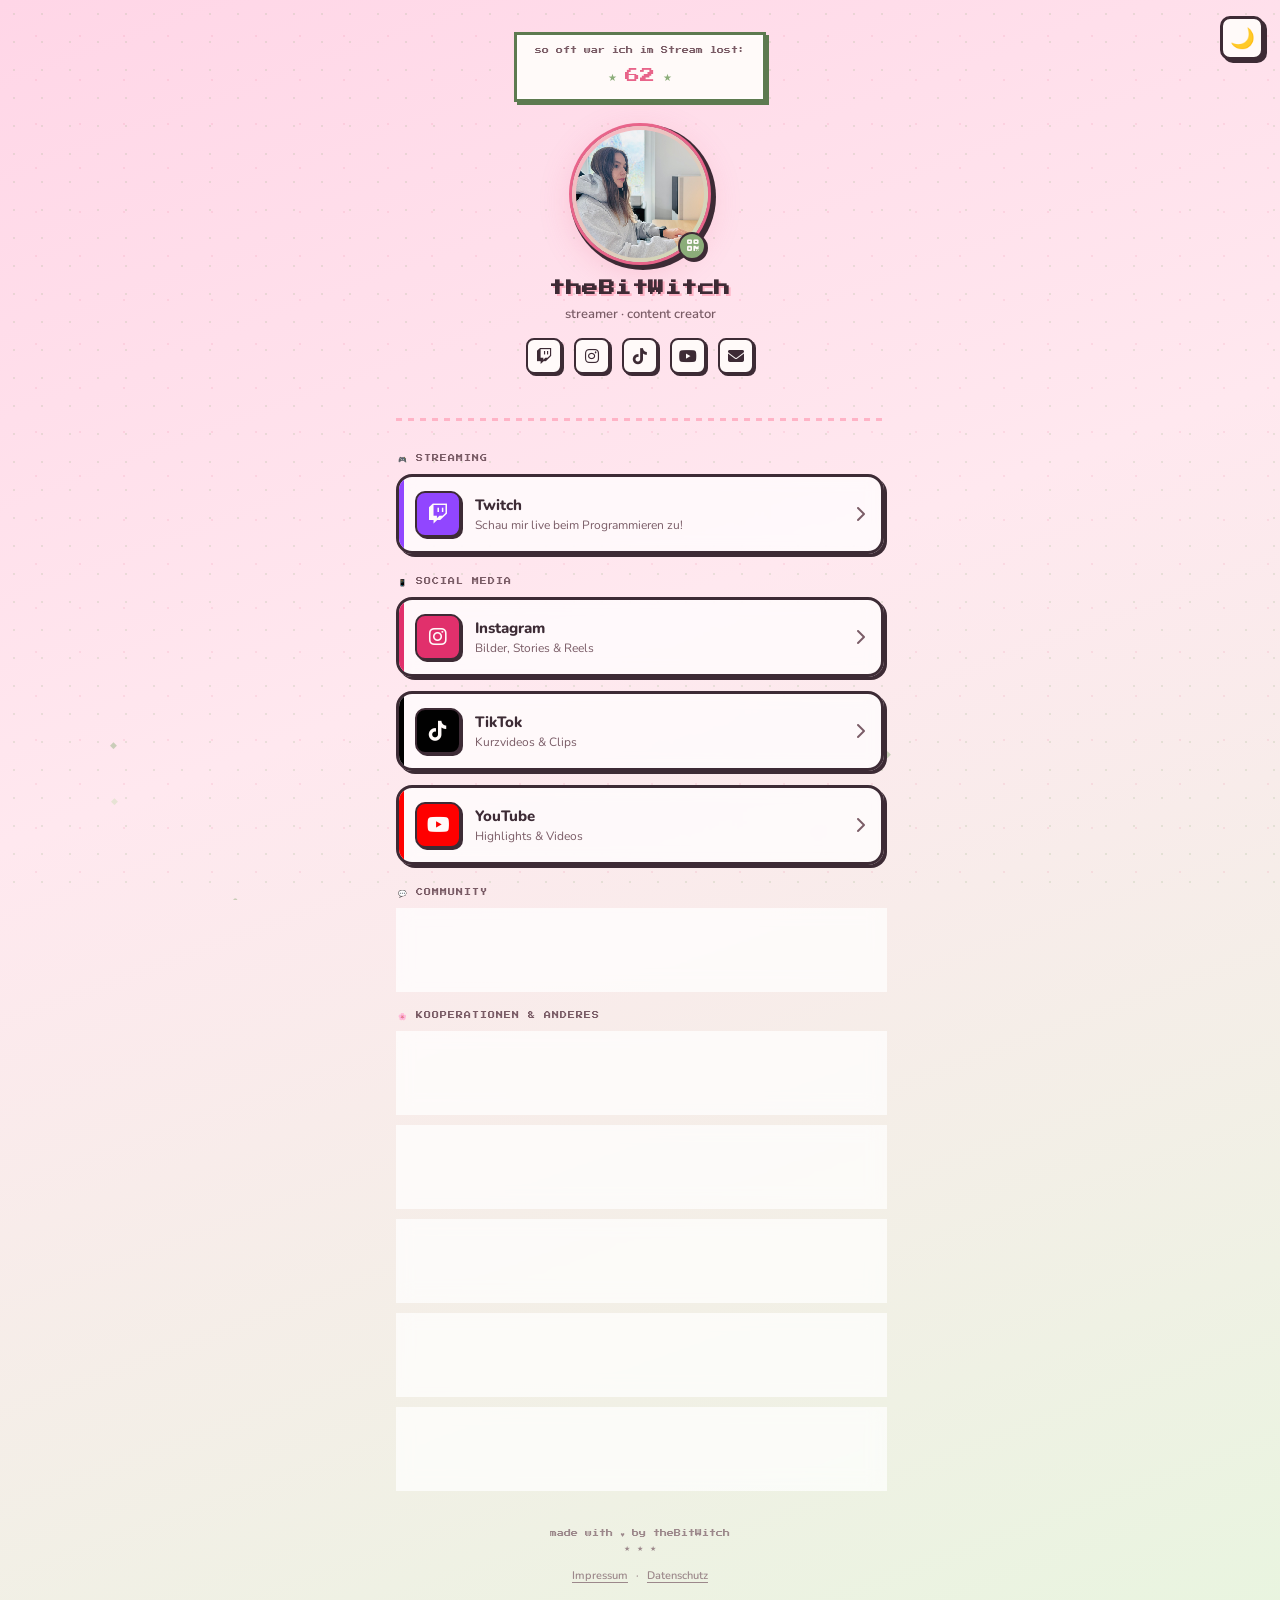
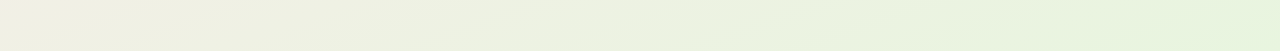
==== index.html @ 246df509 "koop added" ====
<!DOCTYPE html>
<html lang="de">
<head>
  <meta charset="UTF-8" />
  <meta name="viewport" content="width=device-width, initial-scale=1.0" />
  <title>✨ theBitWitch ✨</title>
  <link rel="icon" href="assets/leo.png" type="image/png" />

  <!-- Open Graph -->
  <meta property="og:type"        content="website" />
  <meta property="og:url"         content="https://thebitwitch.github.io/theBitWitch" />
  <meta property="og:title"       content="theBitWitch" />
  <meta property="og:description" content="Tech, Coding & Gaming – Social Links" />
  <meta property="og:image"       content="https://thebitwitch.github.io/theBitWitch/assets/leo.png" />

  <!-- Fonts (lokal) -->
  <link rel="stylesheet" href="assets/fonts/google-fonts.css" />

  <!-- Icons (lokal) -->
  <link rel="stylesheet" href="assets/fontawesome/css/all.min.css" />

  <!-- Styles -->
  <link rel="stylesheet" href="style.css" />

</head>
<body>

  <!-- Floating sparkles (injected by JS) -->
  <div class="sparkles" id="sparkles" aria-hidden="true"></div>

  <!-- ── Theme Toggle ──────────────────────────────────────────────── -->
  <button class="theme-btn" id="theme-btn" aria-label="Darkmode umschalten" title="Darkmode umschalten">
    <span class="btn-icon" id="theme-icon">🌙</span>
  </button>

  <main class="page">

    <!-- ── Lost Counter ──────────────────────────────────────────────── -->
    <div class="lost-counter" role="status" aria-live="polite">
      <span class="lost-label">so oft war ich im Stream lost:</span>
      <span class="lost-num" id="lost-count">…</span>
    </div>

    <!-- ── Profile ───────────────────────────────────────────────────── -->
    <div class="profile-wrap">
      <button class="avatar-btn" id="avatar-btn" aria-label="QR-Code anzeigen" title="QR-Code für diese Seite">
        <div class="avatar-ring">
          <img
            src="assets/leo.png"
            alt="Profilbild"
            width="128"
            height="128"
          />
        </div>
        <span class="avatar-hint" aria-hidden="true"><i class="fa-solid fa-qrcode"></i></span>
      </button>

      <h1 class="username">theBitWitch</h1>
      <p class="bio">streamer · content creator </p>

      <!-- Quick social row -->
      <nav class="social-row" aria-label="Social Media">
        <a href="https://twitch.tv/thebitwitch"      class="social-icon" aria-label="Twitch" target="_blank" rel="noopener">    <i class="fa-brands fa-twitch"></i></a>
        <a href="https://www.instagram.com/thebitwitch"       class="social-icon" aria-label="Instagram" target="_blank" rel="noopener"> <i class="fa-brands fa-instagram"></i></a>
        <a href="https://www.tiktok.com/@thebitwitch"      class="social-icon" aria-label="TikTok" target="_blank" rel="noopener">    <i class="fa-brands fa-tiktok"></i></a>
        <a href="https://youtube.com/@the_bitwitch"     class="social-icon" aria-label="YouTube" target="_blank" rel="noopener">   <i class="fa-brands fa-youtube"></i></a>
        <a href="mailto:thebitwitch@gmail.com" class="social-icon" aria-label="E-Mail">    <i class="fa-solid fa-envelope"></i></a>
      </nav>
    </div>

    <div class="divider" aria-hidden="true"></div>

    <!-- ── Links ─────────────────────────────────────────────────────── -->
    <nav class="links-section" aria-label="Links">

      <span class="section-label">🎮 streaming</span>

      <a href="https://twitch.tv/thebitwitch" class="link-card" style="--accent:#9146FF" target="_blank" rel="noopener">
        <div class="link-icon-wrap"><i class="fa-brands fa-twitch"></i></div>
        <div class="link-text">
          <div class="link-name">Twitch</div>
          <div class="link-desc">Schau mir live beim Programmieren zu!</div>
        </div>
        <i class="fa-solid fa-chevron-right link-arrow"></i>
      </a>

      <span class="section-label">📱 social media</span>

      <a href="https://www.instagram.com/thebitwitch" class="link-card" style="--accent:#E1306C" target="_blank" rel="noopener">
        <div class="link-icon-wrap"><i class="fa-brands fa-instagram"></i></div>
        <div class="link-text">
          <div class="link-name">Instagram</div>
          <div class="link-desc">Bilder, Stories & Reels</div>
        </div>
        <i class="fa-solid fa-chevron-right link-arrow"></i>
      </a>

      <a href="https://www.tiktok.com/@thebitwitch" class="link-card" style="--accent:#010101" target="_blank" rel="noopener">
        <div class="link-icon-wrap"><i class="fa-brands fa-tiktok"></i></div>
        <div class="link-text">
          <div class="link-name">TikTok</div>
          <div class="link-desc">Kurzvideos & Clips</div>
        </div>
        <i class="fa-solid fa-chevron-right link-arrow"></i>
      </a>

      <a href="https://youtube.com/@the_bitwitch" class="link-card" style="--accent:#FF0000" target="_blank" rel="noopener">
        <div class="link-icon-wrap"><i class="fa-brands fa-youtube"></i></div>
        <div class="link-text">
          <div class="link-name">YouTube</div>
          <div class="link-desc">Highlights & Videos</div>
        </div>
        <i class="fa-solid fa-chevron-right link-arrow"></i>
      </a>

      <span class="section-label">💬 community</span>

      <a href="https://discord.gg/TRhPVS5pvb" class="link-card" style="--accent:#5865F2" target="_blank" rel="noopener">
        <div class="link-icon-wrap"><i class="fa-brands fa-discord"></i></div>
        <div class="link-text">
          <div class="link-name">Discord</div>
          <div class="link-desc">Join der Community!</div>
        </div>
        <i class="fa-solid fa-chevron-right link-arrow"></i>
      </a>

      <span class="section-label">🌸 Kooperationen & Anderes</span>

      <a href="https://welaxhome.de/Welax15LL" class="link-card" style="--accent:#d789ff" target="_blank" rel="noopener">
        <div class="link-icon-wrap"><i class="fa-solid fa-chair"></i></div>
        <div class="link-text">
          <div class="link-name">Welax</div>
          <div class="link-desc">Affiliate Link | Bequemen Schreibtischstuhl gefällig? 15€ Rabatt!</div>
        </div>
        <i class="fa-solid fa-chevron-right link-arrow"></i>
      </a>

      <a href="mailto:thebitwitch@gmail.com" class="link-card" style="--accent:#E8648A" target="_blank" rel="noopener">
        <div class="link-icon-wrap"><i class="fa-solid fa-envelope"></i></div>
        <div class="link-text">
          <div class="link-name">Business Anfragen</div>
          <div class="link-desc">Koops, Werbung & Kontakt</div>
        </div>
        <i class="fa-solid fa-chevron-right link-arrow"></i>
      </a>

      <a href="https://throne.com/thebitwitch" class="link-card" style="--accent:#F4A261" target="_blank" rel="noopener">
        <div class="link-icon-wrap"><i class="fa-solid fa-star"></i></div>
        <div class="link-text">
          <div class="link-name">Wishlist</div>
          <div class="link-desc">Falls ihr nett sein wollt 🎁</div>
        </div>
        <i class="fa-solid fa-chevron-right link-arrow"></i>
      </a>

      <a href="https://ko-fi.com/thebitwitch" class="link-card" style="--accent:#FF5E5B" target="_blank" rel="noopener">
        <div class="link-icon-wrap"><i class="fa-solid fa-mug-hot"></i></div>
        <div class="link-text">
          <div class="link-name">Ko-fi</div>
          <div class="link-desc">Kauf mir einen Kaffee ☕</div>
        </div>
        <i class="fa-solid fa-chevron-right link-arrow"></i>
      </a>

      <a href="mediakit.html" class="link-card" style="--accent:#8BAD79">
        <div class="link-icon-wrap"><i class="fa-solid fa-chart-bar"></i></div>
        <div class="link-text">
          <div class="link-name">Media Kit</div>
          <div class="link-desc">Reichweite & Kennzahlen 📊</div>
        </div>
        <i class="fa-solid fa-chevron-right link-arrow"></i>
      </a>

    </nav>

    <footer class="footer">
      <div>made with ♥ by theBitWitch</div>
      <div>★ ★ ★</div>
      <nav class="legal-links" aria-label="Rechtliches">
        <a href="impressum.html">Impressum</a>
        <span aria-hidden="true">·</span>
        <a href="datenschutz.html">Datenschutz</a>
      </nav>
    </footer>

  </main>

  <!-- ── QR Modal ────────────────────────────────────────────────────── -->
  <div class="modal-overlay" id="qr-modal" role="dialog" aria-modal="true" aria-label="QR-Code">
    <div class="modal-box">
      <p class="modal-title">QR-CODE ✨<br>scan mich!</p>
      <img id="qr-img" src="assets/qr.png" alt="QR-Code" width="200" height="200" style="image-rendering:pixelated;border-radius:4px" />
      <p class="modal-url" id="qr-url-label">thebitwitch.github.io/theBitWitch</p>
      <button class="modal-close" id="modal-close-btn">✕ schließen</button>
    </div>
  </div>

  <!-- Scripts -->
  <script src="script.js"></script>
</body>
</html>
---- assets/fonts/google-fonts.css ----
/* cyrillic-ext */
@font-face {
  font-family: 'Nunito';
  font-style: normal;
  font-weight: 400;
  font-display: swap;
  src: url(XRXV3I6Li01BKofIOOaBXso.woff2) format('woff2');
  unicode-range: U+0460-052F, U+1C80-1C8A, U+20B4, U+2DE0-2DFF, U+A640-A69F, U+FE2E-FE2F;
}
/* cyrillic */
@font-face {
  font-family: 'Nunito';
  font-style: normal;
  font-weight: 400;
  font-display: swap;
  src: url(XRXV3I6Li01BKofIMeaBXso.woff2) format('woff2');
  unicode-range: U+0301, U+0400-045F, U+0490-0491, U+04B0-04B1, U+2116;
}
/* vietnamese */
@font-face {
  font-family: 'Nunito';
  font-style: normal;
  font-weight: 400;
  font-display: swap;
  src: url(XRXV3I6Li01BKofIOuaBXso.woff2) format('woff2');
  unicode-range: U+0102-0103, U+0110-0111, U+0128-0129, U+0168-0169, U+01A0-01A1, U+01AF-01B0, U+0300-0301, U+0303-0304, U+0308-0309, U+0323, U+0329, U+1EA0-1EF9, U+20AB;
}
/* latin-ext */
@font-face {
  font-family: 'Nunito';
  font-style: normal;
  font-weight: 400;
  font-display: swap;
  src: url(XRXV3I6Li01BKofIO-aBXso.woff2) format('woff2');
  unicode-range: U+0100-02BA, U+02BD-02C5, U+02C7-02CC, U+02CE-02D7, U+02DD-02FF, U+0304, U+0308, U+0329, U+1D00-1DBF, U+1E00-1E9F, U+1EF2-1EFF, U+2020, U+20A0-20AB, U+20AD-20C0, U+2113, U+2C60-2C7F, U+A720-A7FF;
}
/* latin */
@font-face {
  font-family: 'Nunito';
  font-style: normal;
  font-weight: 400;
  font-display: swap;
  src: url(XRXV3I6Li01BKofINeaB.woff2) format('woff2');
  unicode-range: U+0000-00FF, U+0131, U+0152-0153, U+02BB-02BC, U+02C6, U+02DA, U+02DC, U+0304, U+0308, U+0329, U+2000-206F, U+20AC, U+2122, U+2191, U+2193, U+2212, U+2215, U+FEFF, U+FFFD;
}
/* cyrillic-ext */
@font-face {
  font-family: 'Nunito';
  font-style: normal;
  font-weight: 600;
  font-display: swap;
  src: url(XRXV3I6Li01BKofIOOaBXso.woff2) format('woff2');
  unicode-range: U+0460-052F, U+1C80-1C8A, U+20B4, U+2DE0-2DFF, U+A640-A69F, U+FE2E-FE2F;
}
/* cyrillic */
@font-face {
  font-family: 'Nunito';
  font-style: normal;
  font-weight: 600;
  font-display: swap;
  src: url(XRXV3I6Li01BKofIMeaBXso.woff2) format('woff2');
  unicode-range: U+0301, U+0400-045F, U+0490-0491, U+04B0-04B1, U+2116;
}
/* vietnamese */
@font-face {
  font-family: 'Nunito';
  font-style: normal;
  font-weight: 600;
  font-display: swap;
  src: url(XRXV3I6Li01BKofIOuaBXso.woff2) format('woff2');
  unicode-range: U+0102-0103, U+0110-0111, U+0128-0129, U+0168-0169, U+01A0-01A1, U+01AF-01B0, U+0300-0301, U+0303-0304, U+0308-0309, U+0323, U+0329, U+1EA0-1EF9, U+20AB;
}
/* latin-ext */
@font-face {
  font-family: 'Nunito';
  font-style: normal;
  font-weight: 600;
  font-display: swap;
  src: url(XRXV3I6Li01BKofIO-aBXso.woff2) format('woff2');
  unicode-range: U+0100-02BA, U+02BD-02C5, U+02C7-02CC, U+02CE-02D7, U+02DD-02FF, U+0304, U+0308, U+0329, U+1D00-1DBF, U+1E00-1E9F, U+1EF2-1EFF, U+2020, U+20A0-20AB, U+20AD-20C0, U+2113, U+2C60-2C7F, U+A720-A7FF;
}
/* latin */
@font-face {
  font-family: 'Nunito';
  font-style: normal;
  font-weight: 600;
  font-display: swap;
  src: url(XRXV3I6Li01BKofINeaB.woff2) format('woff2');
  unicode-range: U+0000-00FF, U+0131, U+0152-0153, U+02BB-02BC, U+02C6, U+02DA, U+02DC, U+0304, U+0308, U+0329, U+2000-206F, U+20AC, U+2122, U+2191, U+2193, U+2212, U+2215, U+FEFF, U+FFFD;
}
/* cyrillic-ext */
@font-face {
  font-family: 'Nunito';
  font-style: normal;
  font-weight: 700;
  font-display: swap;
  src: url(XRXV3I6Li01BKofIOOaBXso.woff2) format('woff2');
  unicode-range: U+0460-052F, U+1C80-1C8A, U+20B4, U+2DE0-2DFF, U+A640-A69F, U+FE2E-FE2F;
}
/* cyrillic */
@font-face {
  font-family: 'Nunito';
  font-style: normal;
  font-weight: 700;
  font-display: swap;
  src: url(XRXV3I6Li01BKofIMeaBXso.woff2) format('woff2');
  unicode-range: U+0301, U+0400-045F, U+0490-0491, U+04B0-04B1, U+2116;
}
/* vietnamese */
@font-face {
  font-family: 'Nunito';
  font-style: normal;
  font-weight: 700;
  font-display: swap;
  src: url(XRXV3I6Li01BKofIOuaBXso.woff2) format('woff2');
  unicode-range: U+0102-0103, U+0110-0111, U+0128-0129, U+0168-0169, U+01A0-01A1, U+01AF-01B0, U+0300-0301, U+0303-0304, U+0308-0309, U+0323, U+0329, U+1EA0-1EF9, U+20AB;
}
/* latin-ext */
@font-face {
  font-family: 'Nunito';
  font-style: normal;
  font-weight: 700;
  font-display: swap;
  src: url(XRXV3I6Li01BKofIO-aBXso.woff2) format('woff2');
  unicode-range: U+0100-02BA, U+02BD-02C5, U+02C7-02CC, U+02CE-02D7, U+02DD-02FF, U+0304, U+0308, U+0329, U+1D00-1DBF, U+1E00-1E9F, U+1EF2-1EFF, U+2020, U+20A0-20AB, U+20AD-20C0, U+2113, U+2C60-2C7F, U+A720-A7FF;
}
/* latin */
@font-face {
  font-family: 'Nunito';
  font-style: normal;
  font-weight: 700;
  font-display: swap;
  src: url(XRXV3I6Li01BKofINeaB.woff2) format('woff2');
  unicode-range: U+0000-00FF, U+0131, U+0152-0153, U+02BB-02BC, U+02C6, U+02DA, U+02DC, U+0304, U+0308, U+0329, U+2000-206F, U+20AC, U+2122, U+2191, U+2193, U+2212, U+2215, U+FEFF, U+FFFD;
}
/* cyrillic-ext */
@font-face {
  font-family: 'Nunito';
  font-style: normal;
  font-weight: 800;
  font-display: swap;
  src: url(XRXV3I6Li01BKofIOOaBXso.woff2) format('woff2');
  unicode-range: U+0460-052F, U+1C80-1C8A, U+20B4, U+2DE0-2DFF, U+A640-A69F, U+FE2E-FE2F;
}
/* cyrillic */
@font-face {
  font-family: 'Nunito';
  font-style: normal;
  font-weight: 800;
  font-display: swap;
  src: url(XRXV3I6Li01BKofIMeaBXso.woff2) format('woff2');
  unicode-range: U+0301, U+0400-045F, U+0490-0491, U+04B0-04B1, U+2116;
}
/* vietnamese */
@font-face {
  font-family: 'Nunito';
  font-style: normal;
  font-weight: 800;
  font-display: swap;
  src: url(XRXV3I6Li01BKofIOuaBXso.woff2) format('woff2');
  unicode-range: U+0102-0103, U+0110-0111, U+0128-0129, U+0168-0169, U+01A0-01A1, U+01AF-01B0, U+0300-0301, U+0303-0304, U+0308-0309, U+0323, U+0329, U+1EA0-1EF9, U+20AB;
}
/* latin-ext */
@font-face {
  font-family: 'Nunito';
  font-style: normal;
  font-weight: 800;
  font-display: swap;
  src: url(XRXV3I6Li01BKofIO-aBXso.woff2) format('woff2');
  unicode-range: U+0100-02BA, U+02BD-02C5, U+02C7-02CC, U+02CE-02D7, U+02DD-02FF, U+0304, U+0308, U+0329, U+1D00-1DBF, U+1E00-1E9F, U+1EF2-1EFF, U+2020, U+20A0-20AB, U+20AD-20C0, U+2113, U+2C60-2C7F, U+A720-A7FF;
}
/* latin */
@font-face {
  font-family: 'Nunito';
  font-style: normal;
  font-weight: 800;
  font-display: swap;
  src: url(XRXV3I6Li01BKofINeaB.woff2) format('woff2');
  unicode-range: U+0000-00FF, U+0131, U+0152-0153, U+02BB-02BC, U+02C6, U+02DA, U+02DC, U+0304, U+0308, U+0329, U+2000-206F, U+20AC, U+2122, U+2191, U+2193, U+2212, U+2215, U+FEFF, U+FFFD;
}
/* cyrillic-ext */
@font-face {
  font-family: 'Nunito';
  font-style: normal;
  font-weight: 900;
  font-display: swap;
  src: url(XRXV3I6Li01BKofIOOaBXso.woff2) format('woff2');
  unicode-range: U+0460-052F, U+1C80-1C8A, U+20B4, U+2DE0-2DFF, U+A640-A69F, U+FE2E-FE2F;
}
/* cyrillic */
@font-face {
  font-family: 'Nunito';
  font-style: normal;
  font-weight: 900;
  font-display: swap;
  src: url(XRXV3I6Li01BKofIMeaBXso.woff2) format('woff2');
  unicode-range: U+0301, U+0400-045F, U+0490-0491, U+04B0-04B1, U+2116;
}
/* vietnamese */
@font-face {
  font-family: 'Nunito';
  font-style: normal;
  font-weight: 900;
  font-display: swap;
  src: url(XRXV3I6Li01BKofIOuaBXso.woff2) format('woff2');
  unicode-range: U+0102-0103, U+0110-0111, U+0128-0129, U+0168-0169, U+01A0-01A1, U+01AF-01B0, U+0300-0301, U+0303-0304, U+0308-0309, U+0323, U+0329, U+1EA0-1EF9, U+20AB;
}
/* latin-ext */
@font-face {
  font-family: 'Nunito';
  font-style: normal;
  font-weight: 900;
  font-display: swap;
  src: url(XRXV3I6Li01BKofIO-aBXso.woff2) format('woff2');
  unicode-range: U+0100-02BA, U+02BD-02C5, U+02C7-02CC, U+02CE-02D7, U+02DD-02FF, U+0304, U+0308, U+0329, U+1D00-1DBF, U+1E00-1E9F, U+1EF2-1EFF, U+2020, U+20A0-20AB, U+20AD-20C0, U+2113, U+2C60-2C7F, U+A720-A7FF;
}
/* latin */
@font-face {
  font-family: 'Nunito';
  font-style: normal;
  font-weight: 900;
  font-display: swap;
  src: url(XRXV3I6Li01BKofINeaB.woff2) format('woff2');
  unicode-range: U+0000-00FF, U+0131, U+0152-0153, U+02BB-02BC, U+02C6, U+02DA, U+02DC, U+0304, U+0308, U+0329, U+2000-206F, U+20AC, U+2122, U+2191, U+2193, U+2212, U+2215, U+FEFF, U+FFFD;
}
/* cyrillic-ext */
@font-face {
  font-family: 'Press Start 2P';
  font-style: normal;
  font-weight: 400;
  font-display: swap;
  src: url(e3t4euO8T-267oIAQAu6jDQyK3nYivN04w.woff2) format('woff2');
  unicode-range: U+0460-052F, U+1C80-1C8A, U+20B4, U+2DE0-2DFF, U+A640-A69F, U+FE2E-FE2F;
}
/* cyrillic */
@font-face {
  font-family: 'Press Start 2P';
  font-style: normal;
  font-weight: 400;
  font-display: swap;
  src: url(e3t4euO8T-267oIAQAu6jDQyK3nRivN04w.woff2) format('woff2');
  unicode-range: U+0301, U+0400-045F, U+0490-0491, U+04B0-04B1, U+2116;
}
/* greek */
@font-face {
  font-family: 'Press Start 2P';
  font-style: normal;
  font-weight: 400;
  font-display: swap;
  src: url(e3t4euO8T-267oIAQAu6jDQyK3nWivN04w.woff2) format('woff2');
  unicode-range: U+0370-0377, U+037A-037F, U+0384-038A, U+038C, U+038E-03A1, U+03A3-03FF;
}
/* latin-ext */
@font-face {
  font-family: 'Press Start 2P';
  font-style: normal;
  font-weight: 400;
  font-display: swap;
  src: url(e3t4euO8T-267oIAQAu6jDQyK3nbivN04w.woff2) format('woff2');
  unicode-range: U+0100-02BA, U+02BD-02C5, U+02C7-02CC, U+02CE-02D7, U+02DD-02FF, U+0304, U+0308, U+0329, U+1D00-1DBF, U+1E00-1E9F, U+1EF2-1EFF, U+2020, U+20A0-20AB, U+20AD-20C0, U+2113, U+2C60-2C7F, U+A720-A7FF;
}
/* latin */
@font-face {
  font-family: 'Press Start 2P';
  font-style: normal;
  font-weight: 400;
  font-display: swap;
  src: url(e3t4euO8T-267oIAQAu6jDQyK3nVivM.woff2) format('woff2');
  unicode-range: U+0000-00FF, U+0131, U+0152-0153, U+02BB-02BC, U+02C6, U+02DA, U+02DC, U+0304, U+0308, U+0329, U+2000-206F, U+20AC, U+2122, U+2191, U+2193, U+2212, U+2215, U+FEFF, U+FFFD;
}
---- style.css ----
/* ─── CSS Custom Properties ─────────────────────────────────────── */
:root {
  --pink-bg:      #FFE8EF;
  --pink-light:   #FFD1DC;
  --pink-medium:  #FFB3C6;
  --pink-dark:    #E8648A;
  --sage-light:   #C9DDB5;
  --sage-medium:  #8BAD79;
  --sage-dark:    #5D7A50;
  --white:        #FFFAF9;
  --card-bg:      rgba(255,255,255,0.72);
  --text-main:    #3D2B35;
  --text-muted:   #7A5C66;
  --pixel-size:   3px;
  --radius:       16px;
  --bg-gradient:  linear-gradient(160deg, #FFD6E7 0%, #FFE8EF 40%, #E8F5DF 100%);
  --dot-color-1:  rgba(139,173,121,0.18);
  --dot-color-2:  rgba(232,100,138,0.12);
  --modal-scrim:  rgba(61,43,53,0.55);
}

/* ─── Dark Mode Variables ────────────────────────────────────────── */
html.dark {
  --pink-bg:      #1E1028;
  --pink-light:   #3A1F40;
  --pink-medium:  #C47FA0;
  --pink-dark:    #FF8FAD;
  --sage-light:   #1E3028;
  --sage-medium:  #6EAB62;
  --sage-dark:    #A3D995;
  --white:        #2A1A35;
  --card-bg:      rgba(42,18,58,0.78);
  --text-main:    #F5D6E8;
  --text-muted:   #C9A0B8;
  --bg-gradient:  linear-gradient(160deg, #1A0C28 0%, #1E1028 45%, #0C1C18 100%);
  --dot-color-1:  rgba(110,171,98,0.12);
  --dot-color-2:  rgba(255,143,173,0.08);
  --modal-scrim:  rgba(10,5,18,0.72);
}

/* ─── Reset ─────────────────────────────────────────────────────── */
*, *::before, *::after { box-sizing: border-box; margin: 0; padding: 0; }
a { text-decoration: none; color: inherit; }

/* ─── Transition for theme switch ──────────────────────────────── */
html { transition: background-color 0.35s ease; }
body, .link-card, .lost-counter, .social-icon, .modal-box, .theme-btn {
  transition:
    background        0.35s ease,
    background-color  0.35s ease,
    color             0.35s ease,
    border-color      0.35s ease,
    box-shadow        0.15s ease;
}

/* ─── Body / Background ─────────────────────────────────────────── */
body {
  font-family: 'Nunito', sans-serif;
  background: var(--bg-gradient);
  min-height: 100dvh;
  color: var(--text-main);
  overflow-x: hidden;
}

/* Dithered pixel-art background pattern */
body::before {
  content: '';
  position: fixed;
  inset: 0;
  background-image:
    radial-gradient(circle, var(--dot-color-1) 1px, transparent 1px),
    radial-gradient(circle, var(--dot-color-2) 1px, transparent 1px);
  background-size: 28px 28px, 44px 44px;
  background-position: 0 0, 14px 14px;
  pointer-events: none;
  z-index: 0;
  transition: background-image 0.35s ease;
}

/* ─── Theme Toggle Button ────────────────────────────────────────── */
.theme-btn {
  position: fixed;
  top: 16px;
  right: 16px;
  z-index: 50;
  width: 44px;
  height: 44px;
  background: var(--white);
  border: var(--pixel-size) solid var(--text-main);
  box-shadow: var(--pixel-size) var(--pixel-size) 0 var(--text-main);
  border-radius: 10px;
  cursor: pointer;
  display: flex;
  align-items: center;
  justify-content: center;
  font-size: 20px;
  padding: 0;
  color: var(--text-main);
  transition:
    background   0.35s ease,
    border-color 0.35s ease,
    box-shadow   0.15s ease,
    transform    0.15s ease;
}
.theme-btn:hover  { transform: translate(-1px, -1px); box-shadow: calc(var(--pixel-size)*1.5) calc(var(--pixel-size)*1.5) 0 var(--text-main); }
.theme-btn:active { transform: translate(1px, 1px);   box-shadow: 1px 1px 0 var(--text-main); }
.theme-btn:focus-visible { outline: 2px dashed var(--pink-dark); outline-offset: 4px; }

/* Icon flip animation */
.theme-btn .btn-icon {
  display: inline-block;
  transition: transform 0.4s cubic-bezier(0.34, 1.56, 0.64, 1), opacity 0.2s ease;
}
.theme-btn.switching .btn-icon {
  transform: rotate(180deg) scale(0.5);
  opacity: 0;
}

/* ─── Floating pixel sparkles ───────────────────────────────────── */
.sparkles {
  position: fixed;
  inset: 0;
  pointer-events: none;
  z-index: 0;
  overflow: hidden;
}
.sparkle {
  position: absolute;
  font-family: 'Press Start 2P', monospace;
  font-size: 10px;
  opacity: 0.45;
  animation: floatSpark linear infinite;
  user-select: none;
}
@keyframes floatSpark {
  0%   { transform: translateY(0)   rotate(0deg);   opacity: 0;    }
  10%  { opacity: 0.45; }
  90%  { opacity: 0.45; }
  100% { transform: translateY(-110vh) rotate(360deg); opacity: 0; }
}

/* ─── Page layout ───────────────────────────────────────────────── */
.page {
  position: relative;
  z-index: 1;
  max-width: 520px;
  margin: 0 auto;
  padding: 32px 16px 64px;
  display: flex;
  flex-direction: column;
  align-items: center;
  gap: 0;
}

/* ─── Lost Counter ───────────────────────────────────────────────── */
.lost-counter {
  font-family: 'Press Start 2P', monospace;
  font-size: 8px;
  line-height: 1.8;
  color: var(--sage-dark);
  background: var(--white);
  border: var(--pixel-size) solid var(--sage-dark);
  box-shadow:
    var(--pixel-size) var(--pixel-size) 0 var(--sage-dark),
    inset 0 0 0 2px rgba(255,255,255,0.6);
  padding: 10px 18px;
  margin-bottom: 24px;
  display: flex;
  flex-direction: column;
  align-items: center;
  image-rendering: pixelated;
  position: relative;
}
.lost-counter::before,
.lost-counter::after { content: none; }
.lost-counter .lost-num {
  display: flex;
  align-items: center;
  gap: 8px;
  color: var(--pink-dark);
  font-size: 13px;
  animation: numPop 0.4s cubic-bezier(0.36, 0.07, 0.19, 0.97) both;
}
.lost-counter .lost-num::before,
.lost-counter .lost-num::after {
  content: '★';
  color: var(--sage-medium);
  font-size: 10px;
}
@keyframes numPop {
  0%   { transform: scale(0.6); opacity: 0; }
  60%  { transform: scale(1.2); }
  100% { transform: scale(1);   opacity: 1; }
}
.lost-label { display: block; margin-bottom: 4px; font-size: 7px; color: var(--text-muted); }

/* ─── Profile Section ────────────────────────────────────────────── */
.profile-wrap {
  display: flex;
  flex-direction: column;
  align-items: center;
  margin-bottom: 20px;
}
.avatar-btn {
  background: none;
  border: none;
  cursor: pointer;
  padding: 0;
  position: relative;
  display: block;
}
.avatar-btn:focus-visible { outline: 3px dashed var(--pink-dark); outline-offset: 6px; border-radius: 50%; }
.avatar-ring {
  width: 120px;
  height: 120px;
  border-radius: 50%;
  background: linear-gradient(135deg, var(--pink-medium), var(--sage-light));
  padding: 4px;
  box-shadow:
    0 0 0 var(--pixel-size) var(--pink-dark),
    var(--pixel-size) var(--pixel-size) 0 calc(var(--pixel-size) + 2px) var(--text-main),
    0 8px 32px rgba(232,100,138,0.25);
  transition: transform 0.18s ease, box-shadow 0.18s ease;
}
.avatar-btn:hover .avatar-ring,
.avatar-btn:focus-visible .avatar-ring {
  transform: scale(1.06) rotate(-2deg);
  box-shadow:
    0 0 0 var(--pixel-size) var(--sage-medium),
    var(--pixel-size) var(--pixel-size) 0 calc(var(--pixel-size) + 2px) var(--text-main),
    0 12px 40px rgba(139,173,121,0.35);
}
.avatar-ring img {
  width: 100%;
  height: 100%;
  border-radius: 50%;
  object-fit: cover;
  display: block;
  image-rendering: pixelated;
}

/* QR hint badge */
.avatar-hint {
  position: absolute;
  bottom: 2px;
  right: 2px;
  background: var(--sage-medium);
  border: 2px solid var(--text-main);
  box-shadow: 2px 2px 0 var(--text-main);
  border-radius: 50%;
  width: 28px;
  height: 28px;
  display: flex;
  align-items: center;
  justify-content: center;
  font-size: 13px;
  color: var(--white);
  pointer-events: none;
}

.username {
  font-family: 'Press Start 2P', monospace;
  font-size: 13px;
  margin-top: 18px;
  color: var(--text-main);
  text-shadow: 2px 2px 0 var(--pink-medium);
  letter-spacing: 0.5px;
}
.bio {
  font-size: 13px;
  color: var(--text-muted);
  margin-top: 8px;
  text-align: center;
  max-width: 300px;
  line-height: 1.6;
  font-weight: 600;
}

/* ─── Social row (small icons) ──────────────────────────────────── */
.social-row {
  display: flex;
  gap: 12px;
  margin-top: 14px;
}
.social-icon {
  width: 36px;
  height: 36px;
  border-radius: 8px;
  background: var(--white);
  border: 2px solid var(--text-main);
  box-shadow: 2px 2px 0 var(--text-main);
  display: flex;
  align-items: center;
  justify-content: center;
  font-size: 16px;
  color: var(--text-main);
  transition: transform 0.15s ease, background 0.15s ease;
}
.social-icon:hover {
  background: var(--pink-medium);
  transform: translateY(-3px);
}

/* ─── Divider ───────────────────────────────────────────────────── */
.divider {
  width: 100%;
  height: var(--pixel-size);
  background: repeating-linear-gradient(
    90deg,
    var(--pink-medium) 0px, var(--pink-medium) 6px,
    transparent 6px, transparent 12px
  );
  margin: 24px 0;
}

/* ─── Link Cards ────────────────────────────────────────────────── */
.links-section {
  width: 100%;
  display: flex;
  flex-direction: column;
  gap: 14px;
}

.link-card {
  width: 100%;
  display: flex;
  align-items: center;
  gap: 14px;
  padding: 14px 16px;
  background: var(--card-bg);
  backdrop-filter: blur(8px);
  -webkit-backdrop-filter: blur(8px);
  border: var(--pixel-size) solid var(--text-main);
  box-shadow: var(--pixel-size) var(--pixel-size) 0 var(--text-main);
  border-radius: var(--radius);
  cursor: pointer;
  transition: transform 0.15s ease, box-shadow 0.15s ease, background 0.15s ease;
  position: relative;
  overflow: hidden;
}
.link-card::before {
  content: '';
  position: absolute;
  inset: 0;
  background: linear-gradient(90deg, var(--pink-light), transparent 60%);
  opacity: 0;
  transition: opacity 0.2s;
  border-radius: var(--radius);
}
.link-card:hover::before  { opacity: 1; }
.link-card:hover {
  transform: translate(-2px, -2px);
  box-shadow: calc(var(--pixel-size)*2) calc(var(--pixel-size)*2) 0 var(--text-main);
}
.link-card:active {
  transform: translate(1px, 1px);
  box-shadow: 1px 1px 0 var(--text-main);
}

/* Coloured left accent bar */
.link-card::after {
  content: '';
  position: absolute;
  left: 0; top: 0; bottom: 0;
  width: 5px;
  background: var(--accent, var(--pink-dark));
  border-radius: var(--radius) 0 0 var(--radius);
}

.link-icon-wrap {
  width: 46px;
  height: 46px;
  border-radius: 10px;
  background: var(--accent, var(--pink-dark));
  border: 2px solid var(--text-main);
  box-shadow: 2px 2px 0 var(--text-main);
  display: flex;
  align-items: center;
  justify-content: center;
  flex-shrink: 0;
  font-size: 20px;
  color: var(--white);
  position: relative;
  z-index: 1;
}
.link-text {
  flex: 1;
  position: relative;
  z-index: 1;
  min-width: 0;
}
.link-name {
  font-weight: 800;
  font-size: 15px;
  color: var(--text-main);
  white-space: nowrap;
  overflow: hidden;
  text-overflow: ellipsis;
}
.link-desc {
  font-size: 12px;
  color: var(--text-muted);
  margin-top: 2px;
  white-space: nowrap;
  overflow: hidden;
  text-overflow: ellipsis;
}
.link-arrow {
  font-size: 16px;
  color: var(--text-muted);
  position: relative;
  z-index: 1;
  transition: transform 0.15s ease;
}
.link-card:hover .link-arrow { transform: translateX(4px); }

/* ─── Section label ─────────────────────────────────────────────── */
.section-label {
  font-family: 'Press Start 2P', monospace;
  font-size: 7px;
  color: var(--text-muted);
  text-transform: uppercase;
  letter-spacing: 1px;
  align-self: flex-start;
  margin-top: 10px;
  margin-bottom: -4px;
  padding-left: 2px;
}

/* ─── QR Modal ──────────────────────────────────────────────────── */
.modal-overlay {
  position: fixed;
  inset: 0;
  background: var(--modal-scrim);
  backdrop-filter: blur(4px);
  -webkit-backdrop-filter: blur(4px);
  z-index: 100;
  display: flex;
  align-items: center;
  justify-content: center;
  padding: 24px;
  opacity: 0;
  pointer-events: none;
  transition: opacity 0.2s ease;
}
.modal-overlay.open {
  opacity: 1;
  pointer-events: all;
}
.modal-box {
  background: var(--white);
  border: var(--pixel-size) solid var(--text-main);
  box-shadow: calc(var(--pixel-size)*2) calc(var(--pixel-size)*2) 0 var(--text-main);
  border-radius: var(--radius);
  padding: 28px 24px;
  max-width: 300px;
  width: 100%;
  text-align: center;
  transform: scale(0.88);
  transition: transform 0.2s cubic-bezier(0.34, 1.56, 0.64, 1);
}
.modal-overlay.open .modal-box { transform: scale(1); }

.modal-title {
  font-family: 'Press Start 2P', monospace;
  font-size: 9px;
  color: var(--text-main);
  margin-bottom: 16px;
  line-height: 1.6;
}
#qr-canvas-wrap {
  display: flex;
  justify-content: center;
  margin: 0 auto 16px;
}
#qr-canvas-wrap canvas {
  image-rendering: pixelated;
  border: 3px solid var(--text-main);
  box-shadow: 3px 3px 0 var(--text-main);
}
.modal-url {
  font-size: 10px;
  color: var(--text-muted);
  word-break: break-all;
  margin-bottom: 18px;
}
.modal-close {
  font-family: 'Press Start 2P', monospace;
  font-size: 8px;
  background: var(--pink-dark);
  color: var(--white);
  border: 2px solid var(--text-main);
  box-shadow: 2px 2px 0 var(--text-main);
  padding: 10px 20px;
  cursor: pointer;
  border-radius: 8px;
  transition: transform 0.12s, box-shadow 0.12s;
}
.modal-close:hover  { transform: translate(-1px,-1px); box-shadow: 3px 3px 0 var(--text-main); }
.modal-close:active { transform: translate(1px,1px);   box-shadow: 1px 1px 0 var(--text-main); }

/* ─── Footer ────────────────────────────────────────────────────── */
.footer {
  margin-top: 40px;
  font-family: 'Press Start 2P', monospace;
  font-size: 7px;
  color: var(--text-muted);
  text-align: center;
  line-height: 2;
  opacity: 0.7;
}
.legal-links {
  margin-top: 10px;
  font-family: 'Nunito', sans-serif;
  font-size: 11px;
  font-weight: 600;
  display: flex;
  justify-content: center;
  align-items: center;
  gap: 8px;
}
.legal-links a {
  color: var(--text-muted);
  text-decoration: underline;
  text-underline-offset: 3px;
  transition: color 0.15s ease;
}
.legal-links a:hover { color: var(--pink-dark); }

/* ─── Responsive tweaks ─────────────────────────────────────────── */
@media (min-width: 480px) {
  .username { font-size: 16px; }
  .avatar-ring { width: 136px; height: 136px; }
  .lost-counter { font-size: 9px; }
  .lost-counter .lost-num { font-size: 15px; }
}
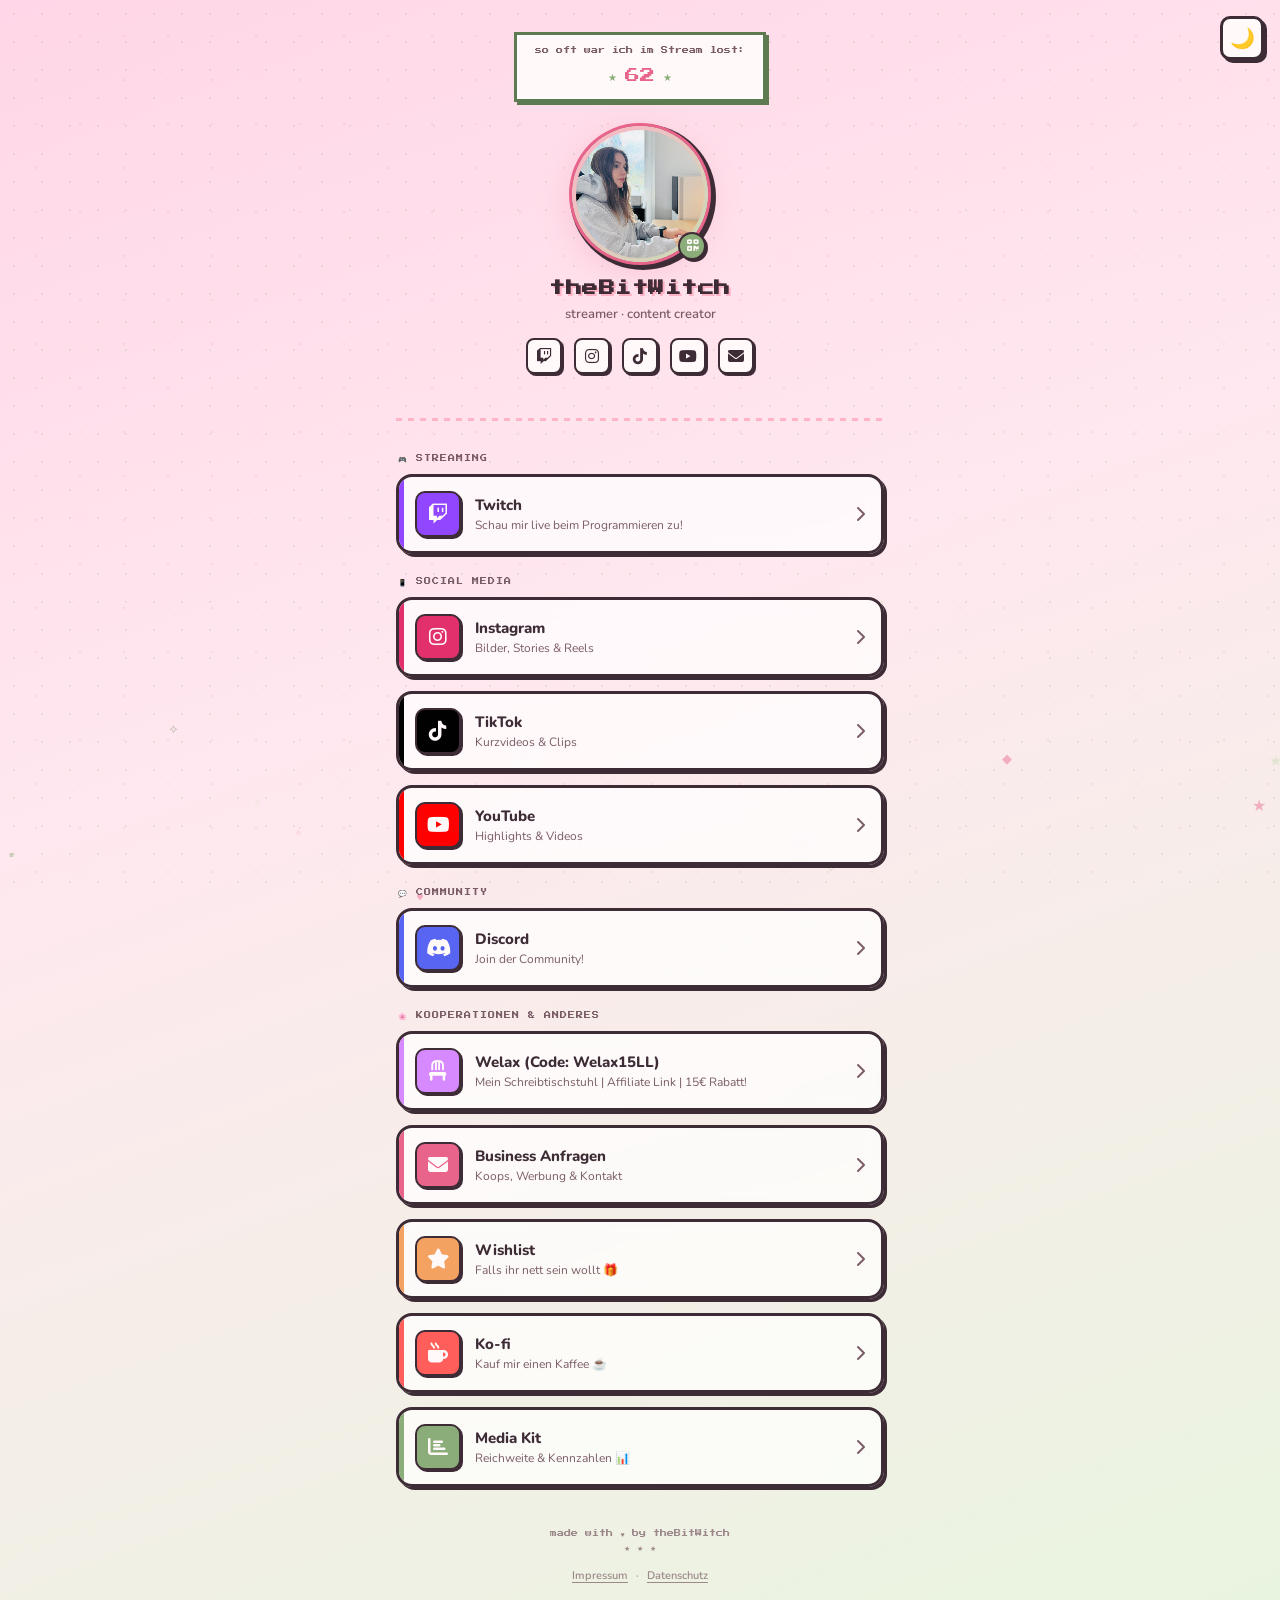
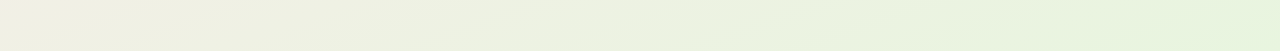
==== commit 7c4c0968: "koop fixed" ====
--- a/index.html
+++ b/index.html
@@ -129,8 +129,8 @@
       <a href="https://welaxhome.de/Welax15LL" class="link-card" style="--accent:#d789ff" target="_blank" rel="noopener">
         <div class="link-icon-wrap"><i class="fa-solid fa-chair"></i></div>
         <div class="link-text">
-          <div class="link-name">Welax</div>
-          <div class="link-desc">Affiliate Link | Bequemen Schreibtischstuhl gefällig? 15€ Rabatt!</div>
+          <div class="link-name">Welax (Code: Welax15LL)</div>
+          <div class="link-desc">Mein Schreibtischstuhl | Affiliate Link | 15€ Rabatt!</div>
         </div>
         <i class="fa-solid fa-chevron-right link-arrow"></i>
       </a>
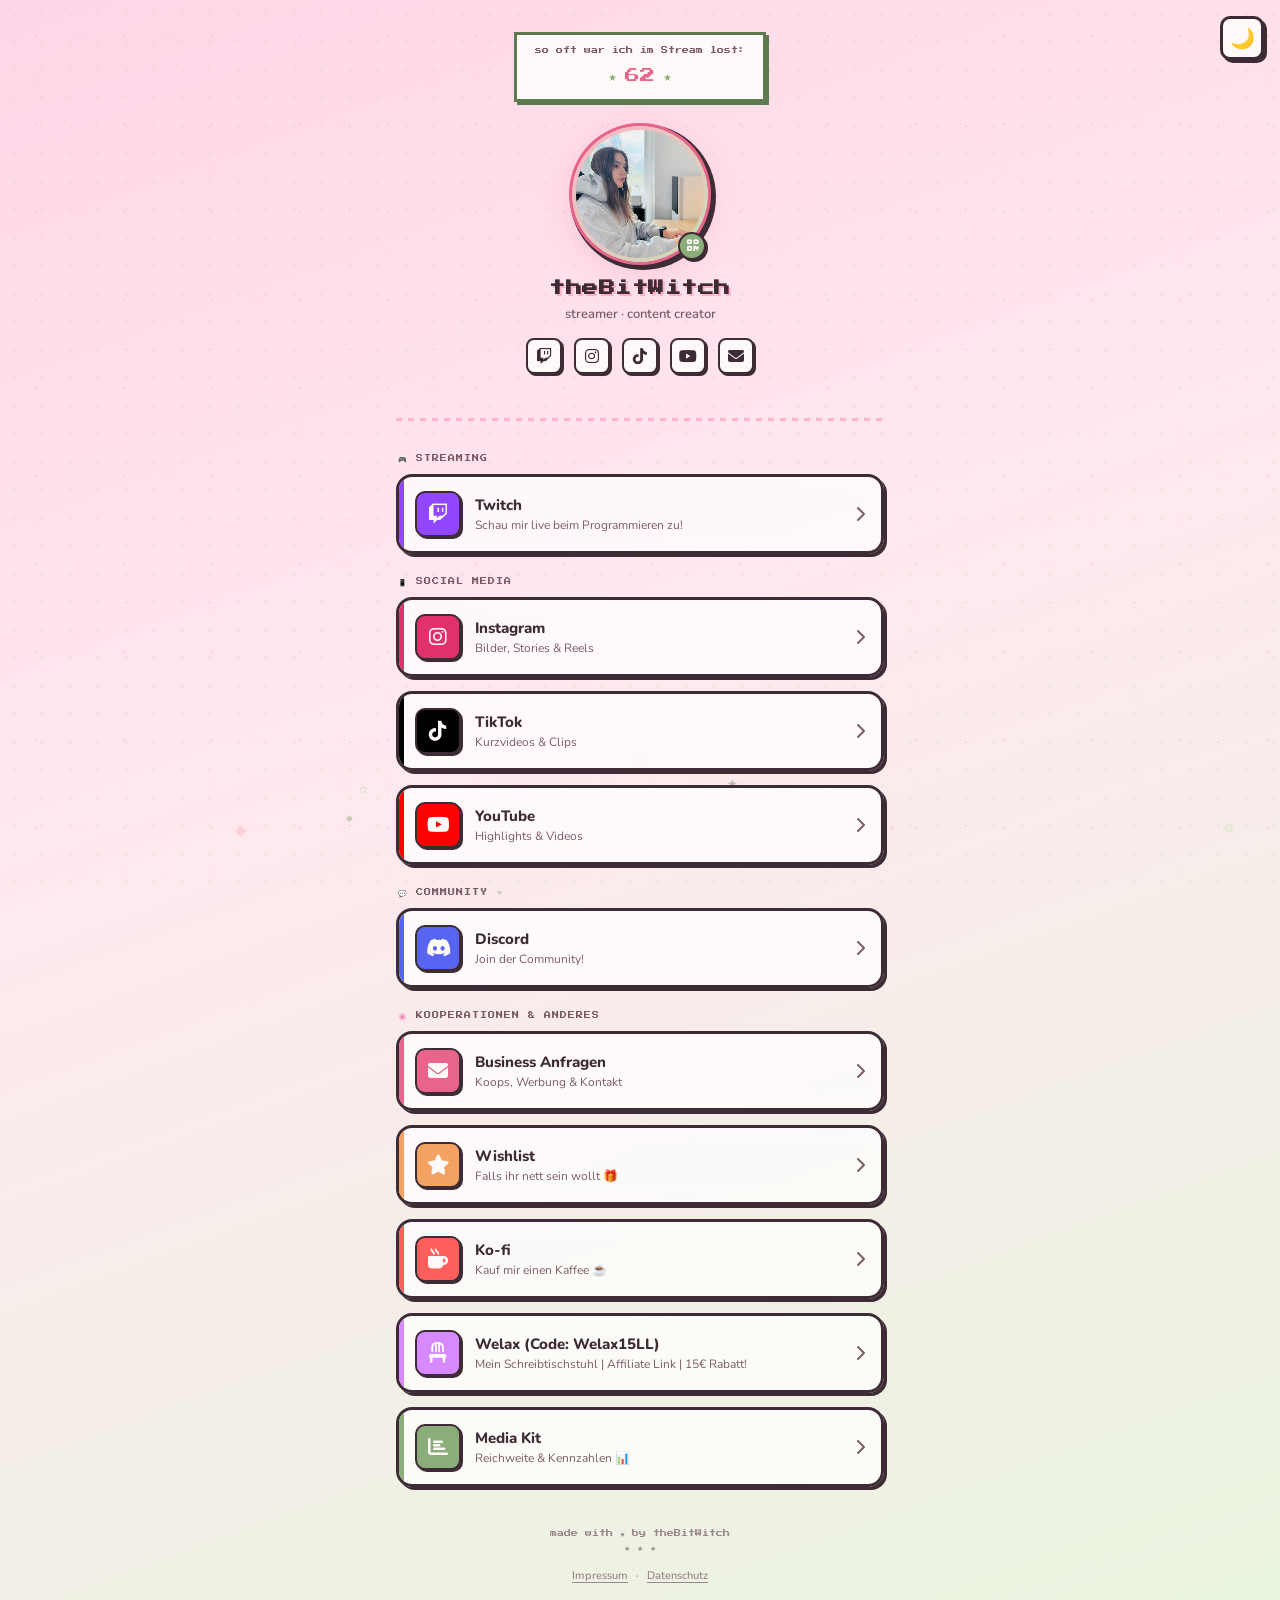
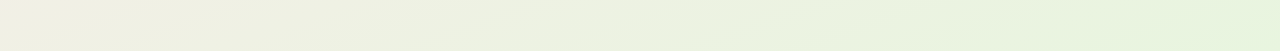
==== commit aca9d964: "link order" ====
--- a/index.html
+++ b/index.html
@@ -126,38 +126,38 @@
 
       <span class="section-label">🌸 Kooperationen & Anderes</span>
 
+      <a href="mailto:thebitwitch@gmail.com" class="link-card" style="--accent:#E8648A" target="_blank" rel="noopener">
+        <div class="link-icon-wrap"><i class="fa-solid fa-envelope"></i></div>
+        <div class="link-text">
+          <div class="link-name">Business Anfragen</div>
+          <div class="link-desc">Koops, Werbung & Kontakt</div>
+        </div>
+        <i class="fa-solid fa-chevron-right link-arrow"></i>
+      </a>
+
+      <a href="https://throne.com/thebitwitch" class="link-card" style="--accent:#F4A261" target="_blank" rel="noopener">
+        <div class="link-icon-wrap"><i class="fa-solid fa-star"></i></div>
+        <div class="link-text">
+          <div class="link-name">Wishlist</div>
+          <div class="link-desc">Falls ihr nett sein wollt 🎁</div>
+        </div>
+        <i class="fa-solid fa-chevron-right link-arrow"></i>
+      </a>
+
+      <a href="https://ko-fi.com/thebitwitch" class="link-card" style="--accent:#FF5E5B" target="_blank" rel="noopener">
+        <div class="link-icon-wrap"><i class="fa-solid fa-mug-hot"></i></div>
+        <div class="link-text">
+          <div class="link-name">Ko-fi</div>
+          <div class="link-desc">Kauf mir einen Kaffee ☕</div>
+        </div>
+        <i class="fa-solid fa-chevron-right link-arrow"></i>
+      </a>
+
       <a href="https://welaxhome.de/Welax15LL" class="link-card" style="--accent:#d789ff" target="_blank" rel="noopener">
         <div class="link-icon-wrap"><i class="fa-solid fa-chair"></i></div>
         <div class="link-text">
           <div class="link-name">Welax (Code: Welax15LL)</div>
           <div class="link-desc">Mein Schreibtischstuhl | Affiliate Link | 15€ Rabatt!</div>
-        </div>
-        <i class="fa-solid fa-chevron-right link-arrow"></i>
-      </a>
-
-      <a href="mailto:thebitwitch@gmail.com" class="link-card" style="--accent:#E8648A" target="_blank" rel="noopener">
-        <div class="link-icon-wrap"><i class="fa-solid fa-envelope"></i></div>
-        <div class="link-text">
-          <div class="link-name">Business Anfragen</div>
-          <div class="link-desc">Koops, Werbung & Kontakt</div>
-        </div>
-        <i class="fa-solid fa-chevron-right link-arrow"></i>
-      </a>
-
-      <a href="https://throne.com/thebitwitch" class="link-card" style="--accent:#F4A261" target="_blank" rel="noopener">
-        <div class="link-icon-wrap"><i class="fa-solid fa-star"></i></div>
-        <div class="link-text">
-          <div class="link-name">Wishlist</div>
-          <div class="link-desc">Falls ihr nett sein wollt 🎁</div>
-        </div>
-        <i class="fa-solid fa-chevron-right link-arrow"></i>
-      </a>
-
-      <a href="https://ko-fi.com/thebitwitch" class="link-card" style="--accent:#FF5E5B" target="_blank" rel="noopener">
-        <div class="link-icon-wrap"><i class="fa-solid fa-mug-hot"></i></div>
-        <div class="link-text">
-          <div class="link-name">Ko-fi</div>
-          <div class="link-desc">Kauf mir einen Kaffee ☕</div>
         </div>
         <i class="fa-solid fa-chevron-right link-arrow"></i>
       </a>
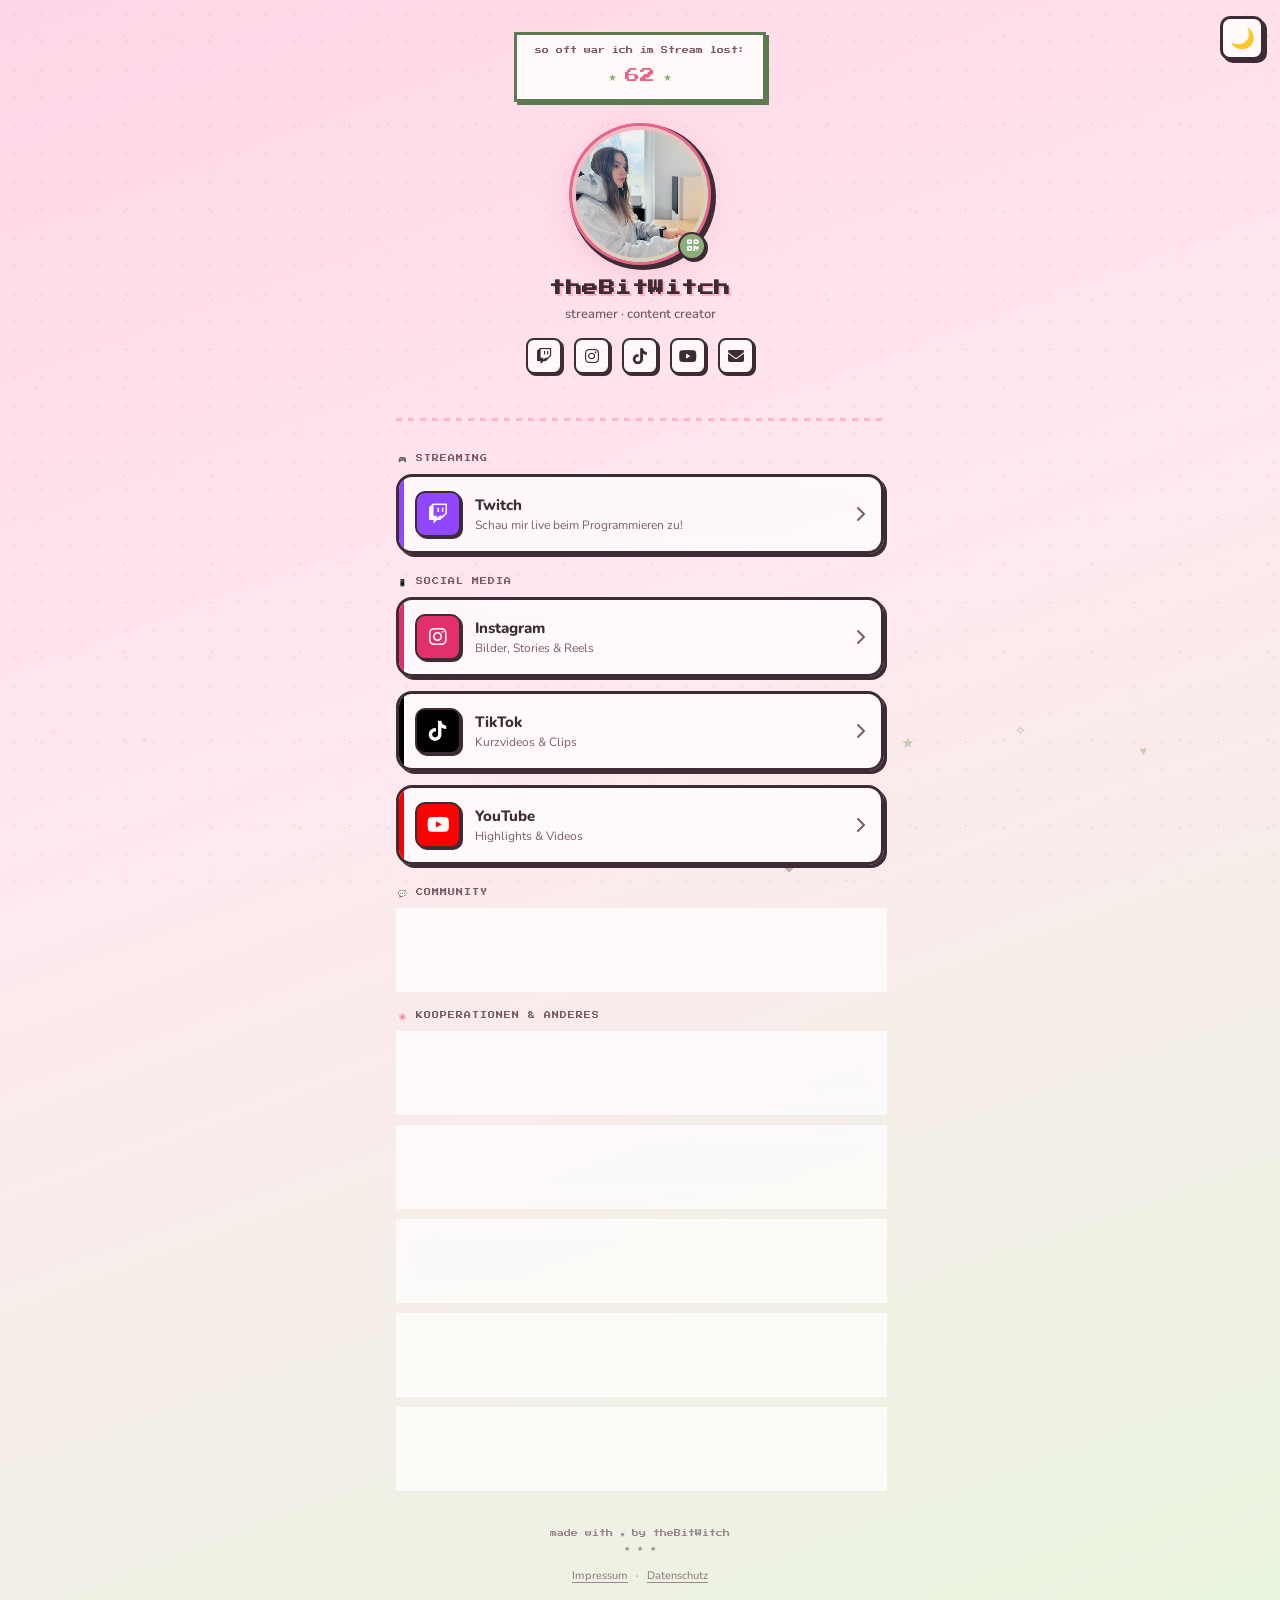
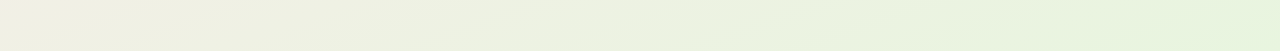
==== commit 486de073: "fixed koop" ====
--- a/index.html
+++ b/index.html
@@ -157,7 +157,7 @@
         <div class="link-icon-wrap"><i class="fa-solid fa-chair"></i></div>
         <div class="link-text">
           <div class="link-name">Welax (Code: Welax15LL)</div>
-          <div class="link-desc">Mein Schreibtischstuhl | Affiliate Link | 15€ Rabatt!</div>
+          <div class="link-desc">Mein Schreibtischstuhl | Affiliate Link | 15€ Rabatt ab 199€</div>
         </div>
         <i class="fa-solid fa-chevron-right link-arrow"></i>
       </a>
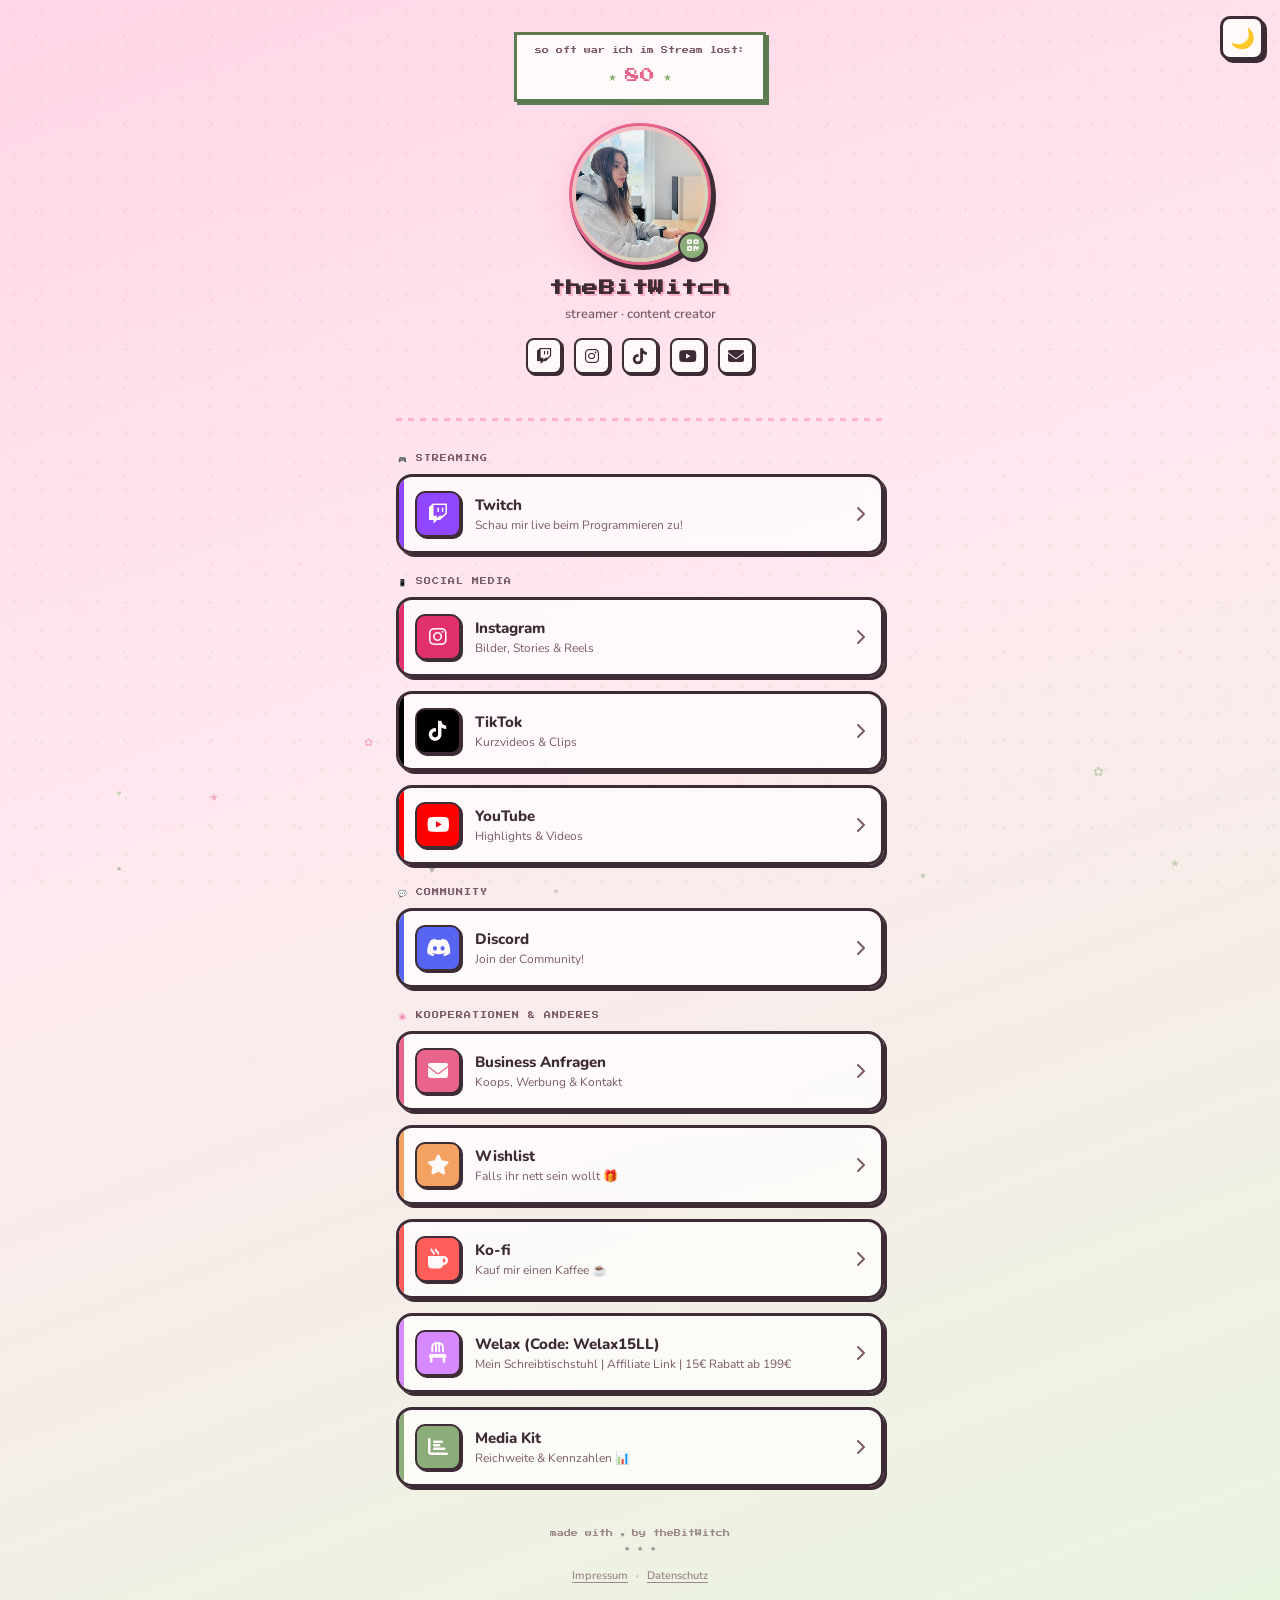
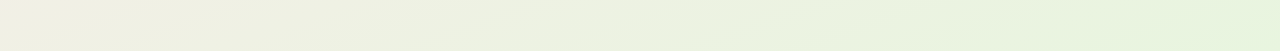
==== commit 302ba991: "lost +1" ====
--- a/index.html
+++ b/index.html
@@ -8,7 +8,7 @@
 
   <!-- Open Graph -->
   <meta property="og:type"        content="website" />
-  <meta property="og:url"         content="https://thebitwitch.github.io/theBitWitch" />
+  <meta property="og:url"         content="https://www.thalia.de/ul/downloadcode/?downloadCode=ZXYFYXCLJX" />
   <meta property="og:title"       content="theBitWitch" />
   <meta property="og:description" content="Tech, Coding & Gaming – Social Links" />
   <meta property="og:image"       content="https://thebitwitch.github.io/theBitWitch/assets/leo.png" />
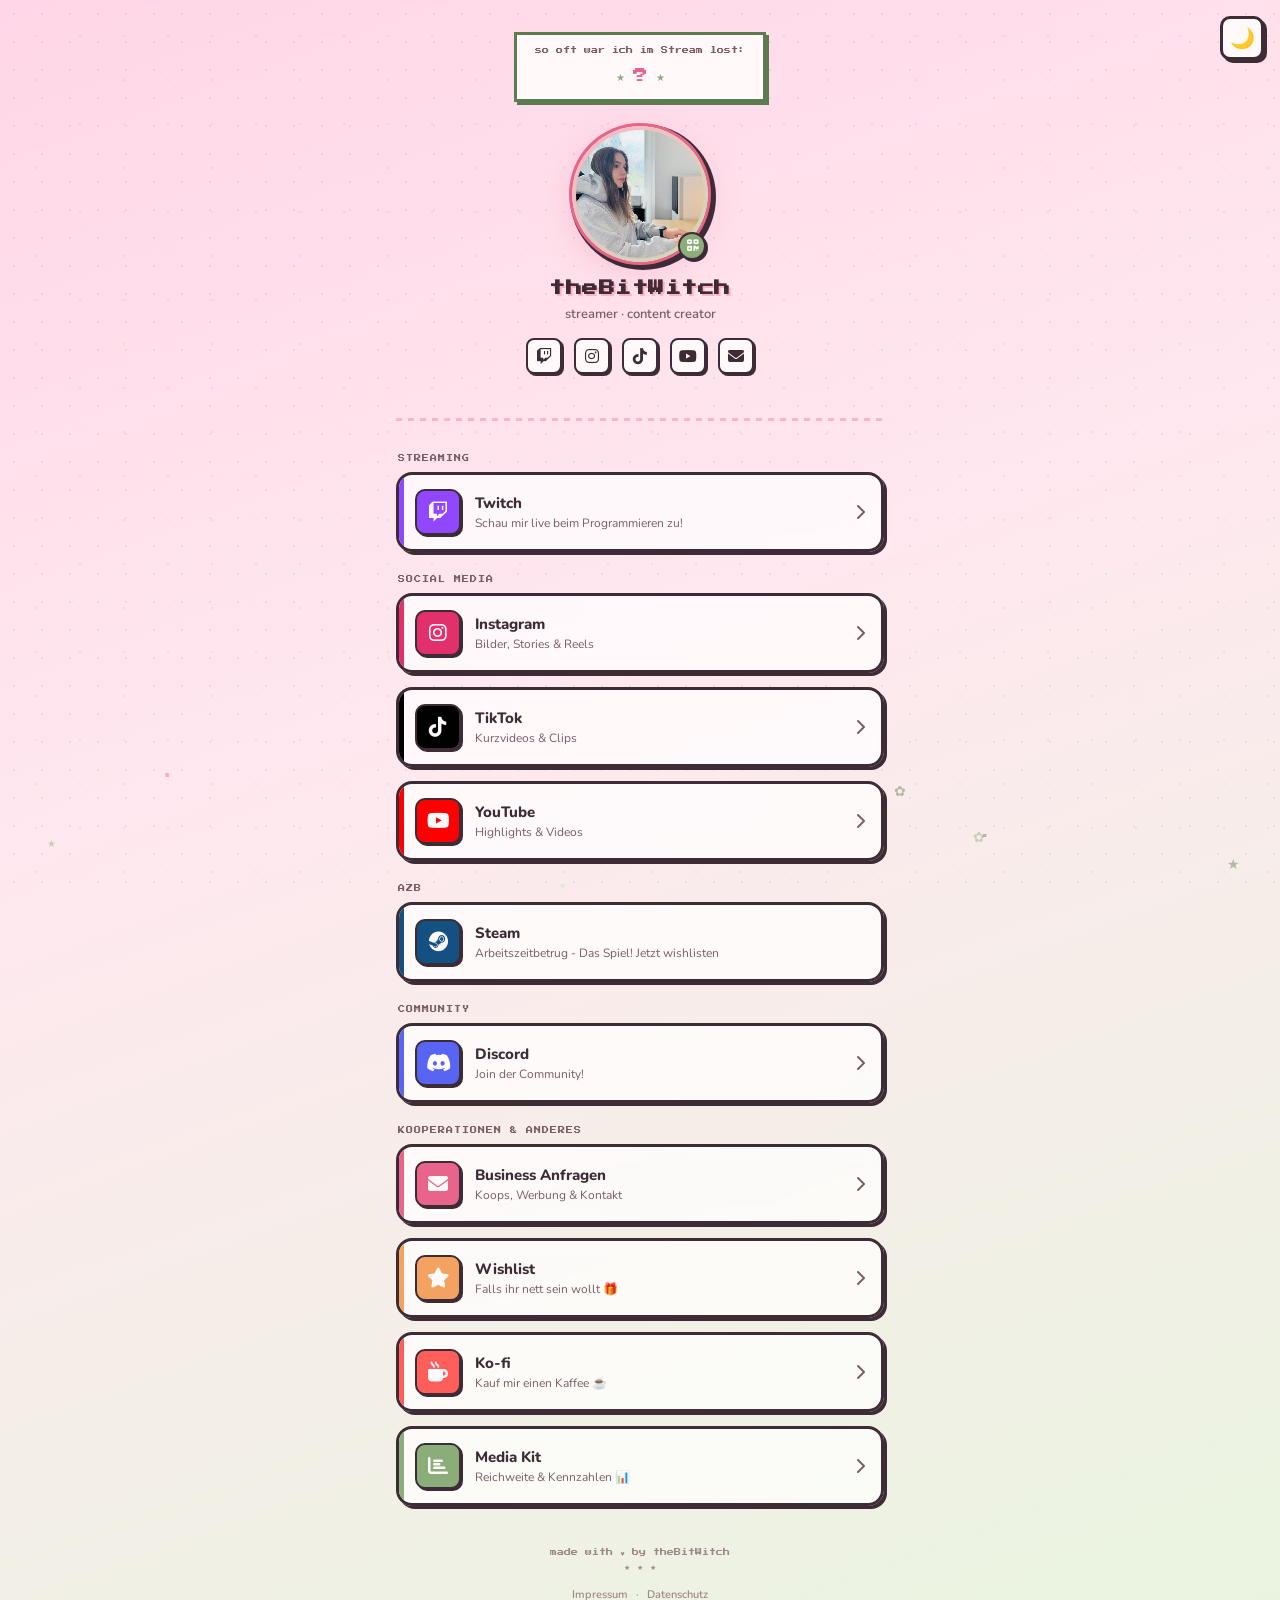
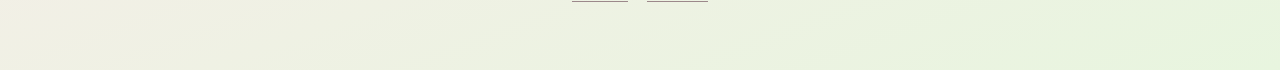
==== commit ec084ea7: "Entferne das Update-Stats-Workflow-Skript, aktualisiere .gitignore, verbessere crawl_stats.py mit Cl" ====
--- a/index.html
+++ b/index.html
@@ -73,7 +73,7 @@
     <!-- ── Links ─────────────────────────────────────────────────────── -->
     <nav class="links-section" aria-label="Links">
 
-      <span class="section-label">🎮 streaming</span>
+      <span class="section-label">streaming</span>
 
       <a href="https://twitch.tv/thebitwitch" class="link-card" style="--accent:#9146FF" target="_blank" rel="noopener">
         <div class="link-icon-wrap"><i class="fa-brands fa-twitch"></i></div>
@@ -84,7 +84,7 @@
         <i class="fa-solid fa-chevron-right link-arrow"></i>
       </a>
 
-      <span class="section-label">📱 social media</span>
+      <span class="section-label">social media</span>
 
       <a href="https://www.instagram.com/thebitwitch" class="link-card" style="--accent:#E1306C" target="_blank" rel="noopener">
         <div class="link-icon-wrap"><i class="fa-brands fa-instagram"></i></div>
@@ -113,7 +113,18 @@
         <i class="fa-solid fa-chevron-right link-arrow"></i>
       </a>
 
-      <span class="section-label">💬 community</span>
+      <span class="section-label">AZB</span>
+
+      <a href="https://store.steampowered.com/app/5043900/Arbeitszeitbetrug__Das_Spiel/" class="link-card" style="--accent:#145182" target="_blank" rel="noopener">
+        <div class="link-icon-wrap"><i class="fa-brands fa-steam"></i></div>
+        <div class="link-text">
+          <div class="link-name">Steam</div>
+          <div class="link-desc">Arbeitszeitbetrug - Das Spiel! Jetzt wishlisten</div>
+        </div>
+        <!-- <i class="fa-solid fa-chevron-right link-arrow"></i> -->
+      </a>
+
+      <span class="section-label">community</span>
 
       <a href="https://discord.gg/TRhPVS5pvb" class="link-card" style="--accent:#5865F2" target="_blank" rel="noopener">
         <div class="link-icon-wrap"><i class="fa-brands fa-discord"></i></div>
@@ -124,7 +135,7 @@
         <i class="fa-solid fa-chevron-right link-arrow"></i>
       </a>
 
-      <span class="section-label">🌸 Kooperationen & Anderes</span>
+      <span class="section-label">Kooperationen & Anderes</span>
 
       <a href="mailto:thebitwitch@gmail.com" class="link-card" style="--accent:#E8648A" target="_blank" rel="noopener">
         <div class="link-icon-wrap"><i class="fa-solid fa-envelope"></i></div>
@@ -149,15 +160,6 @@
         <div class="link-text">
           <div class="link-name">Ko-fi</div>
           <div class="link-desc">Kauf mir einen Kaffee ☕</div>
-        </div>
-        <i class="fa-solid fa-chevron-right link-arrow"></i>
-      </a>
-
-      <a href="https://welaxhome.de/Welax15LL" class="link-card" style="--accent:#d789ff" target="_blank" rel="noopener">
-        <div class="link-icon-wrap"><i class="fa-solid fa-chair"></i></div>
-        <div class="link-text">
-          <div class="link-name">Welax (Code: Welax15LL)</div>
-          <div class="link-desc">Mein Schreibtischstuhl | Affiliate Link | 15€ Rabatt ab 199€</div>
         </div>
         <i class="fa-solid fa-chevron-right link-arrow"></i>
       </a>
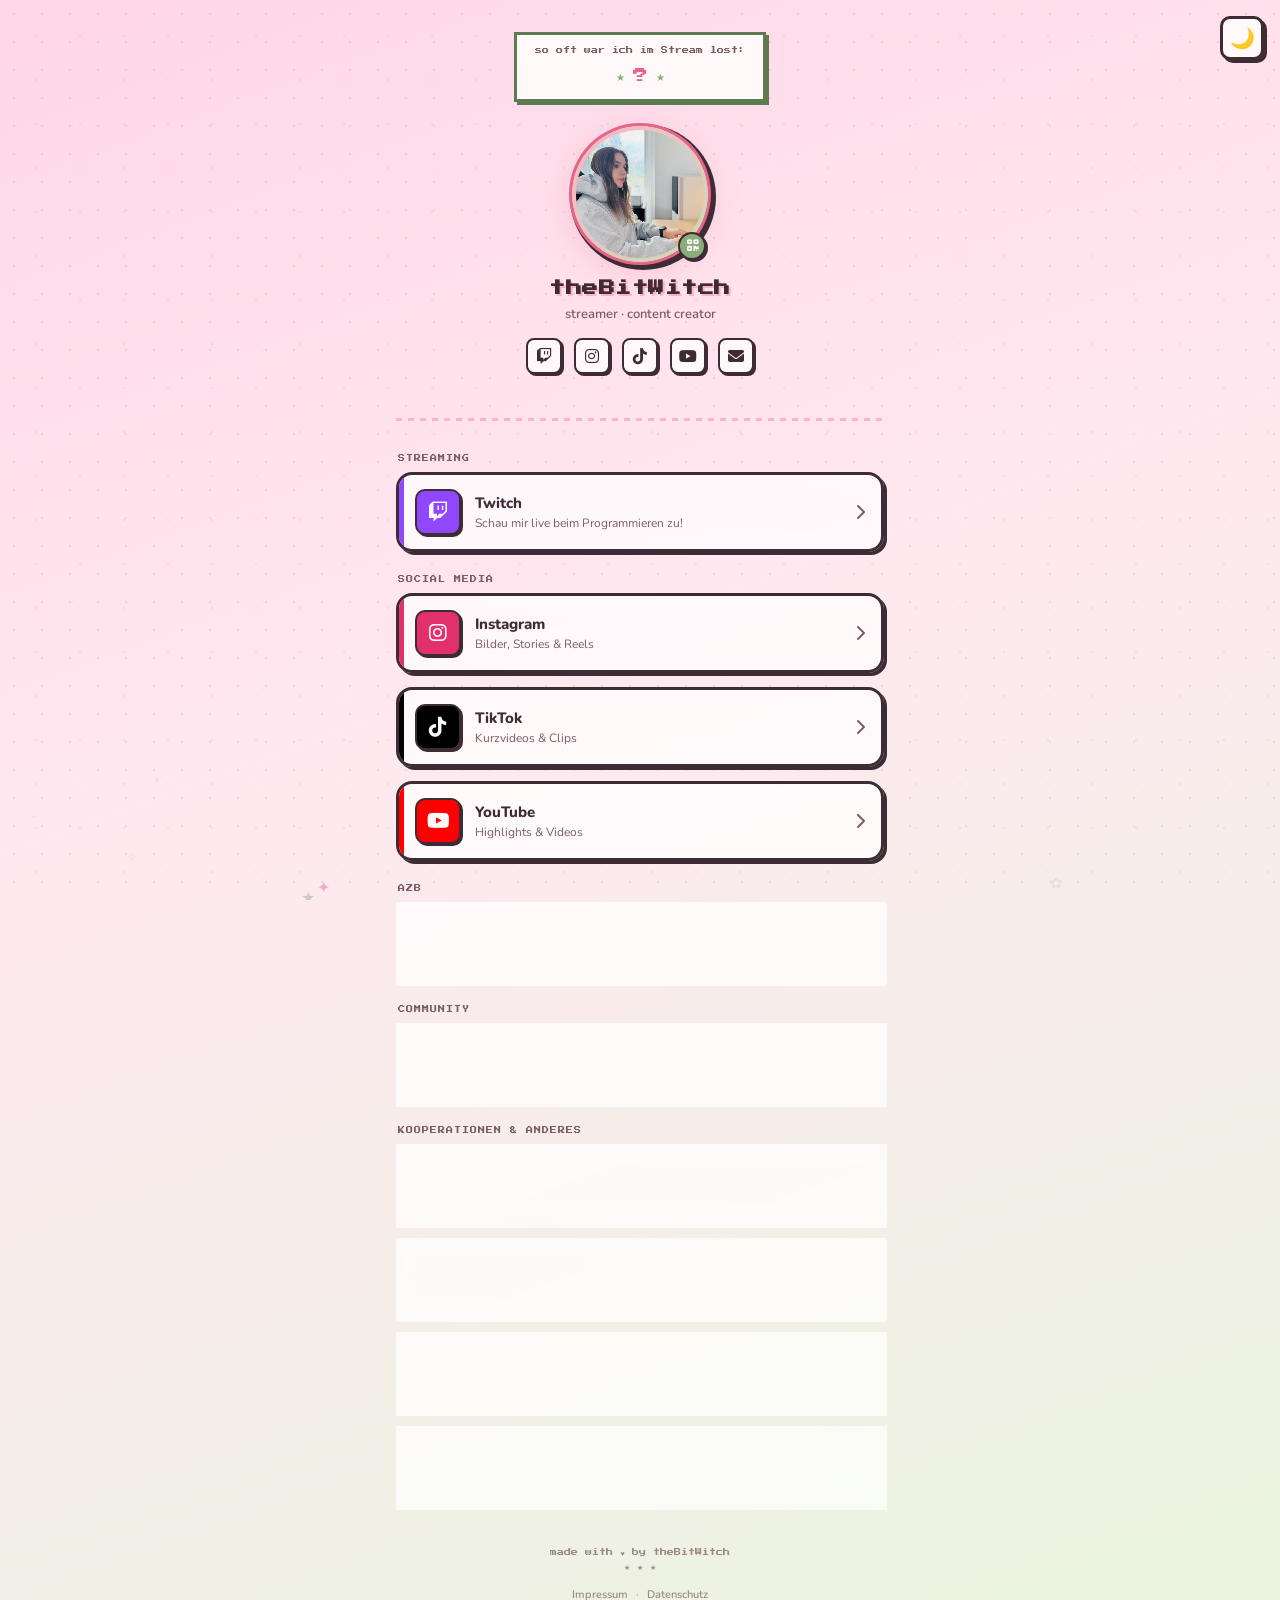
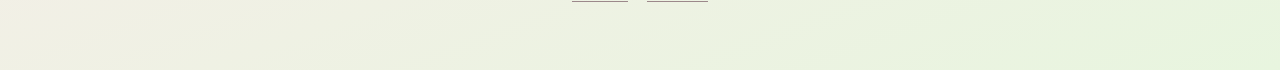
==== commit be2d809c: "microsoft link" ====
--- a/index.html
+++ b/index.html
@@ -146,11 +146,11 @@
         <i class="fa-solid fa-chevron-right link-arrow"></i>
       </a>
 
-      <a href="https://throne.com/thebitwitch" class="link-card" style="--accent:#F4A261" target="_blank" rel="noopener">
+      <a href="https://msevents.microsoft.com/event?id=2016931719" class="link-card" style="--accent:#F4A261" target="_blank" rel="noopener">
         <div class="link-icon-wrap"><i class="fa-solid fa-star"></i></div>
         <div class="link-text">
-          <div class="link-name">Wishlist</div>
-          <div class="link-desc">Falls ihr nett sein wollt 🎁</div>
+          <div class="link-name">Microsoft Hackathon</div>
+          <div class="link-desc">Werbung | Anmeldung für den Microsoft Hackathon</div>
         </div>
         <i class="fa-solid fa-chevron-right link-arrow"></i>
       </a>
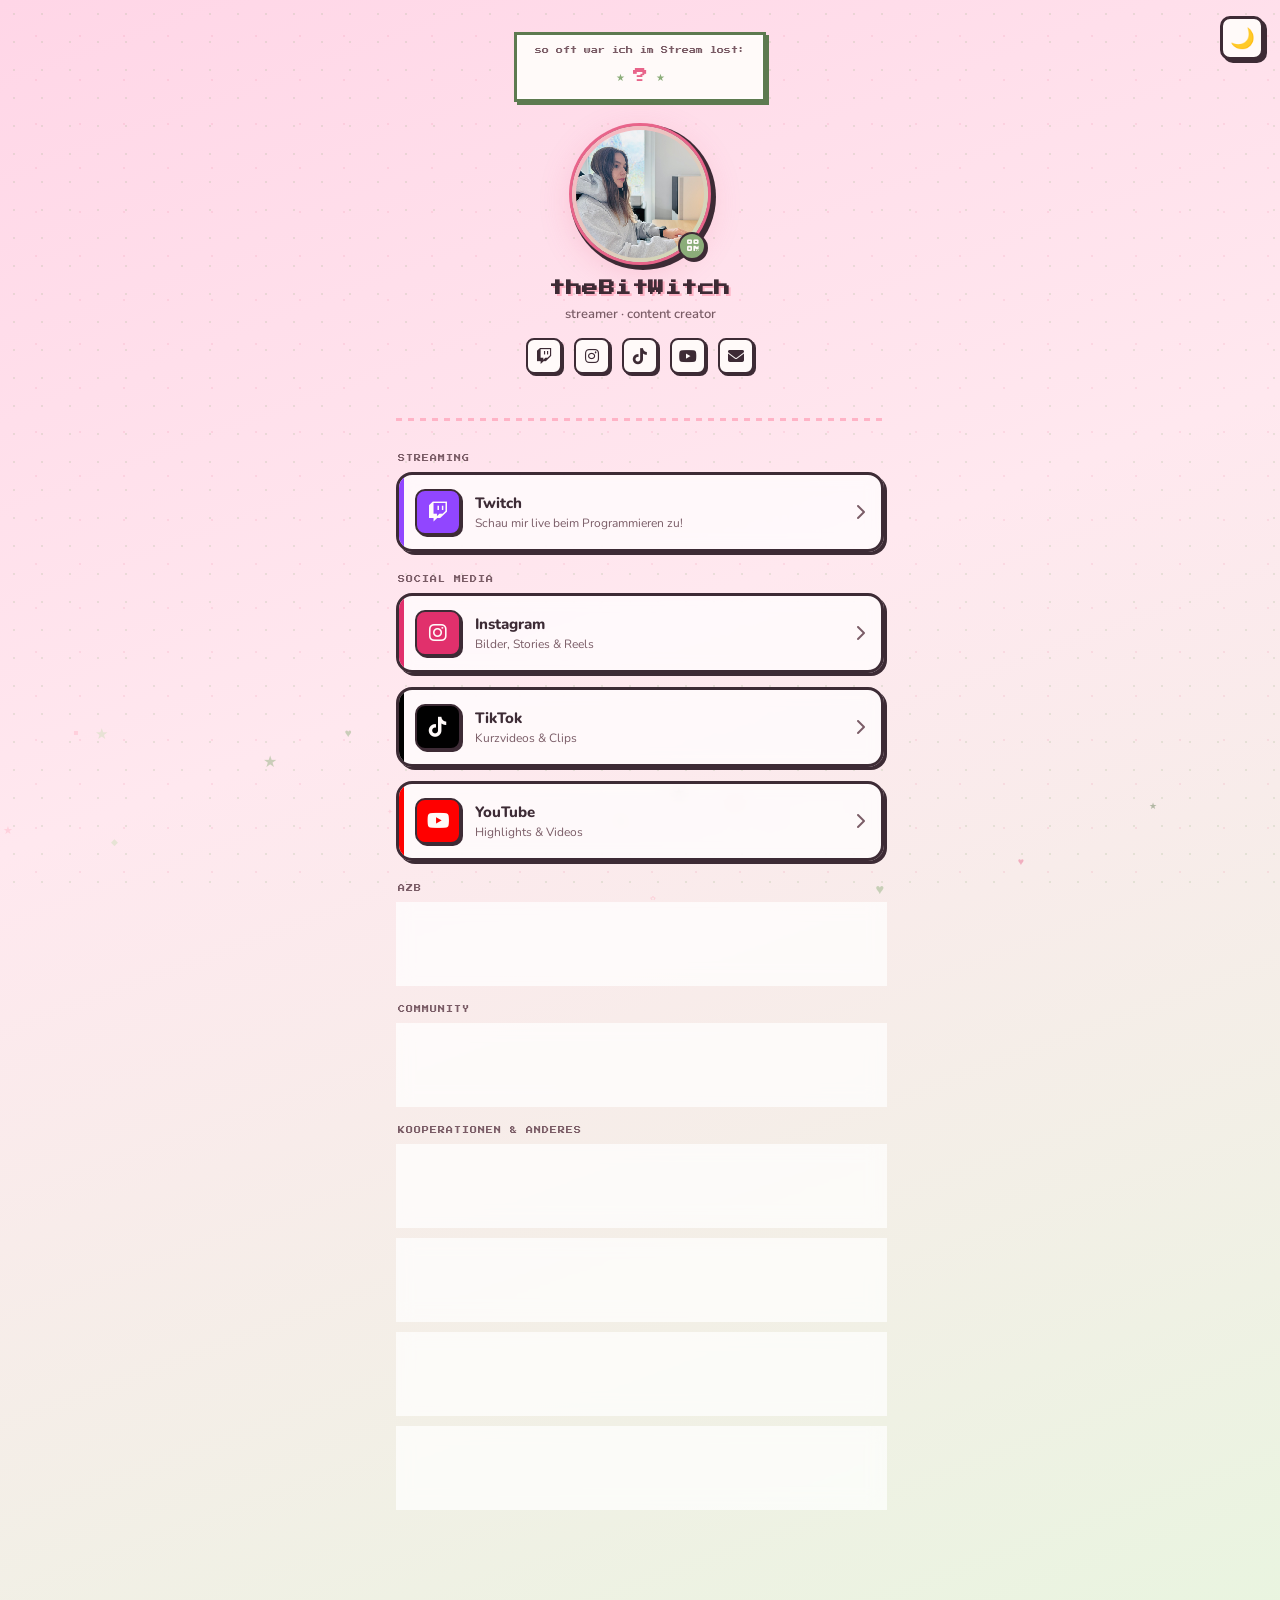
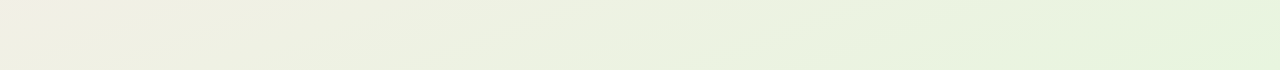
==== commit be72ba51: "link order" ====
--- a/index.html
+++ b/index.html
@@ -137,38 +137,40 @@
 
       <span class="section-label">Kooperationen & Anderes</span>
 
+
+
+      <a href="https://msevents.microsoft.com/event?id=2016931719" class="link-card" style="--accent:#F4A261" target="_blank" rel="noopener">
+        <div class="link-icon-wrap"><i class="fa-solid fa-star"></i></div>
+        <div class="link-text">
+          <div class="link-name">Microsoft Hackathon</div>
+          <div class="link-desc">Werbung | Anmeldung für den Microsoft Hackathon</div>
+        </div>
+        <i class="fa-solid fa-chevron-right link-arrow"></i>
+      </a>
+
+      <a href="https://ko-fi.com/thebitwitch" class="link-card" style="--accent:#FF5E5B" target="_blank" rel="noopener">
+        <div class="link-icon-wrap"><i class="fa-solid fa-mug-hot"></i></div>
+        <div class="link-text">
+          <div class="link-name">Ko-fi</div>
+          <div class="link-desc">Kauf mir einen Kaffee ☕</div>
+        </div>
+        <i class="fa-solid fa-chevron-right link-arrow"></i>
+      </a>
+
+      <a href="mediakit.html" class="link-card" style="--accent:#8BAD79">
+        <div class="link-icon-wrap"><i class="fa-solid fa-chart-bar"></i></div>
+        <div class="link-text">
+          <div class="link-name">Media Kit</div>
+          <div class="link-desc">Reichweite & Kennzahlen 📊</div>
+        </div>
+        <i class="fa-solid fa-chevron-right link-arrow"></i>
+      </a>
+
       <a href="mailto:thebitwitch@gmail.com" class="link-card" style="--accent:#E8648A" target="_blank" rel="noopener">
         <div class="link-icon-wrap"><i class="fa-solid fa-envelope"></i></div>
         <div class="link-text">
           <div class="link-name">Business Anfragen</div>
           <div class="link-desc">Koops, Werbung & Kontakt</div>
-        </div>
-        <i class="fa-solid fa-chevron-right link-arrow"></i>
-      </a>
-
-      <a href="https://msevents.microsoft.com/event?id=2016931719" class="link-card" style="--accent:#F4A261" target="_blank" rel="noopener">
-        <div class="link-icon-wrap"><i class="fa-solid fa-star"></i></div>
-        <div class="link-text">
-          <div class="link-name">Microsoft Hackathon</div>
-          <div class="link-desc">Werbung | Anmeldung für den Microsoft Hackathon</div>
-        </div>
-        <i class="fa-solid fa-chevron-right link-arrow"></i>
-      </a>
-
-      <a href="https://ko-fi.com/thebitwitch" class="link-card" style="--accent:#FF5E5B" target="_blank" rel="noopener">
-        <div class="link-icon-wrap"><i class="fa-solid fa-mug-hot"></i></div>
-        <div class="link-text">
-          <div class="link-name">Ko-fi</div>
-          <div class="link-desc">Kauf mir einen Kaffee ☕</div>
-        </div>
-        <i class="fa-solid fa-chevron-right link-arrow"></i>
-      </a>
-
-      <a href="mediakit.html" class="link-card" style="--accent:#8BAD79">
-        <div class="link-icon-wrap"><i class="fa-solid fa-chart-bar"></i></div>
-        <div class="link-text">
-          <div class="link-name">Media Kit</div>
-          <div class="link-desc">Reichweite & Kennzahlen 📊</div>
         </div>
         <i class="fa-solid fa-chevron-right link-arrow"></i>
       </a>
